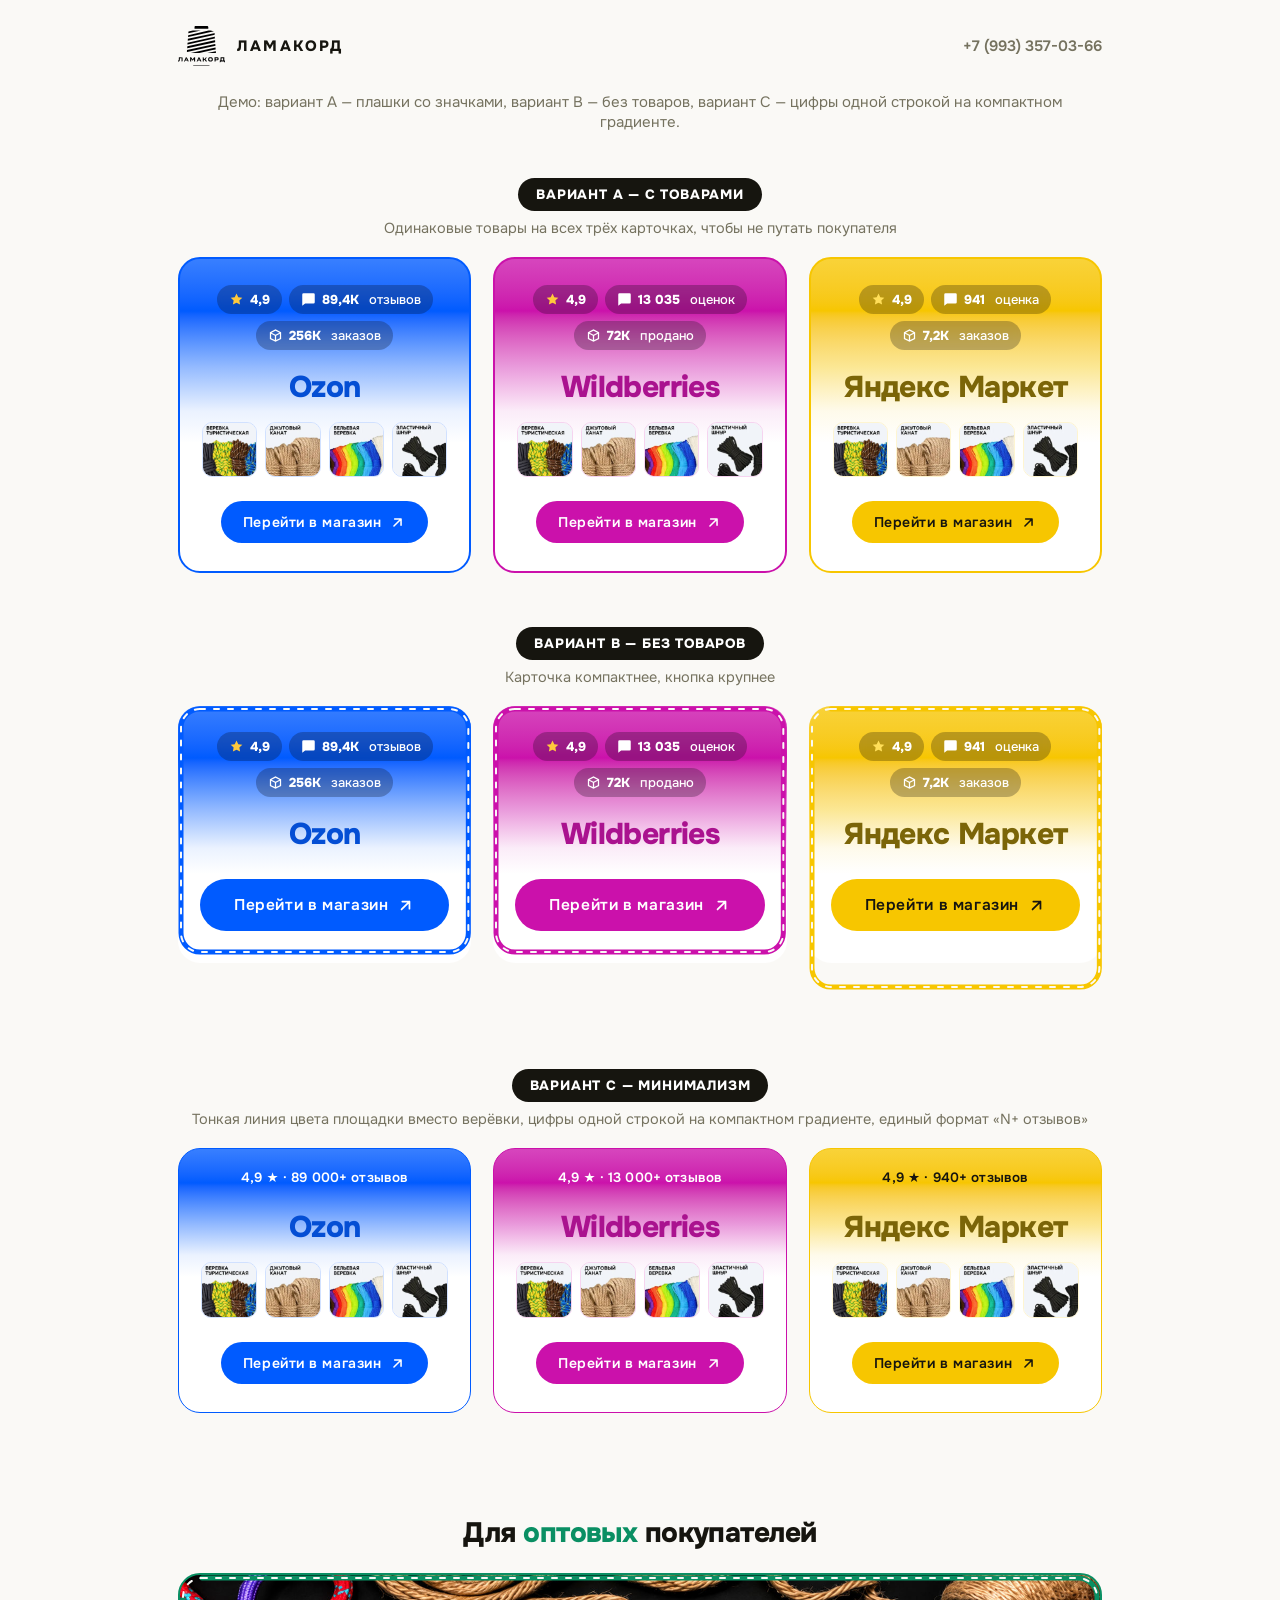
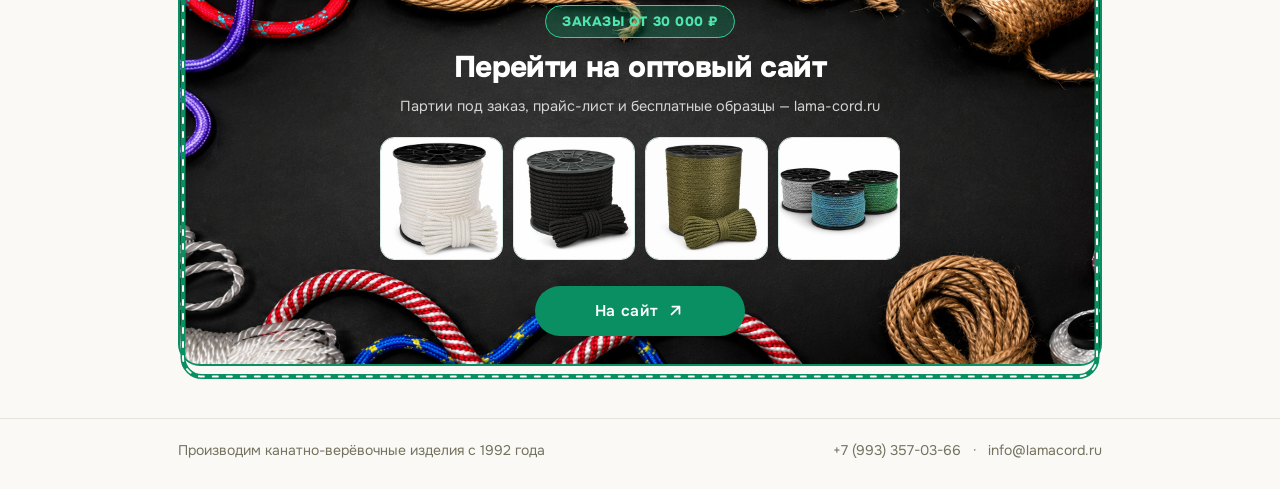
==== variants.html @ f03e1bf7 "Хаб витрин Ламакорд: маркетплейсы + оптовый сайт Co-Authored-By: Claude Fable 5 <noreply@anthropic.c" ====
<!DOCTYPE html>
<html lang="ru">
<head>
  <meta charset="UTF-8">
  <meta name="viewport" content="width=device-width, initial-scale=1.0">
  <title>Ламакорд — варианты: градиент от рамки + плашки со значками</title>
  <link rel="preconnect" href="https://fonts.googleapis.com">
  <link rel="preconnect" href="https://fonts.gstatic.com" crossorigin>
  <link href="https://fonts.googleapis.com/css2?family=Onest:wght@400;500;600;800&display=swap" rel="stylesheet">
  <link rel="stylesheet" href="css/styles.css">
  <style>
    /* ====== демо: градиент от верхней рамки, плашки со значками ====== */
    [data-load] { animation-delay: 0s !important; }

    .demo-note {
      max-width: var(--maxw);
      margin: 26px auto 0;
      padding: 0 var(--pad);
      text-align: center;
      color: var(--muted);
      font-size: 15px;
    }

    .variant { padding: 46px 0 8px; }
    .variant__label {
      display: inline-flex;
      padding: 8px 18px;
      border-radius: 999px;
      background: var(--ink);
      color: #fff;
      font-size: 13.5px;
      font-weight: 800;
      letter-spacing: .06em;
      text-transform: uppercase;
      margin-bottom: 8px;
    }
    .variant__desc {
      color: var(--muted);
      font-size: 14.5px;
      margin-bottom: 20px;
    }

    /* ---------- карточка с градиентом от рамки (общее) ---------- */
    .vg .card {
      padding-top: 26px;
      background: linear-gradient(180deg,
        color-mix(in srgb, var(--c) 78%, #fff) 0px,
        var(--c) 52px,
        color-mix(in srgb, var(--c) 42%, #fff) 108px,
        color-mix(in srgb, var(--c) 8%, #fff) 152px,
        #fff 184px);
    }

    .card__stats {
      display: flex;
      flex-wrap: wrap;
      justify-content: center;
      gap: 7px;
      width: 100%;
      order: -1;              /* статы над названием */
      margin-bottom: 10px;
    }
    .chip {
      display: inline-flex;
      align-items: center;
      gap: 6px;
      padding: 6px 12px;
      border-radius: 999px;
      background: rgba(10, 10, 14, .26);
      color: #fff;
      font-size: 13px;
      font-weight: 500;
      white-space: nowrap;
      backdrop-filter: blur(3px);
    }
    .chip b { font-weight: 800; }
    .chip .i { width: 15px; height: 15px; flex: none; fill: currentColor; }
    .chip .i--star { fill: #ffc93c; }
    .card[data-store="ym"] .chip .i--star { fill: #ffde59; }

    /* плитки категорий с витрины — 4 шт., мельче, чтобы не растягивать карточку */
    .vA .card__shelf { gap: 8px; margin-top: 8px; }
    .vA .card__shelf img { border-radius: 10px; }

    /* рамка как в C, но толще — 2.5px; верёвка отключена */
    .vA .card { border: 2.5px solid var(--c); }
    .vA .card__rope { display: none; }

    /* ---------- Вариант C: цифры одной строкой, компактный градиент ---------- */
    /* минимализм: тонкая линия цвета площадки вместо анимированной верёвки */
    .vC .card {
      border: 1.5px solid var(--c);
      padding-top: 20px;
      background: linear-gradient(180deg,
        color-mix(in srgb, var(--c) 78%, #fff) 0px,
        var(--c) 34px,
        color-mix(in srgb, var(--c) 42%, #fff) 76px,
        color-mix(in srgb, var(--c) 8%, #fff) 106px,
        #fff 128px);
    }
    .card__statline {
      order: -1;              /* строка над названием, на градиенте */
      width: 100%;
      margin-bottom: 14px;
      color: #fff;
      font-size: 13.5px;
      font-weight: 600;
      letter-spacing: .01em;
      white-space: nowrap;
    }
    .card[data-store="ym"] .card__statline { color: var(--ink); }
    .vC .card__shelf { gap: 8px; margin-top: 8px; }
    .vC .card__shelf img { border-radius: 10px; }

    /* ---------- Вариант B: без товаров — компактнее, крупная кнопка ---------- */
    .vB .card {
      padding-bottom: 32px;
      background: linear-gradient(180deg,
        color-mix(in srgb, var(--c) 78%, #fff) 0px,
        var(--c) 52px,
        color-mix(in srgb, var(--c) 42%, #fff) 104px,
        color-mix(in srgb, var(--c) 8%, #fff) 142px,
        #fff 168px);
    }
    .vB .card__btn {
      margin-top: 18px;
      padding: 16px 34px;
      font-size: 15.5px;
      white-space: nowrap;
    }
    .vB .card__btn svg { width: 19px; height: 19px; }
  </style>
</head>
<body>

  <header class="header">
    <a class="logo" href="/">
      <img class="logo__mark" src="assets/logo.svg" alt="Ламакорд">
      <span class="logo__word">ЛАМАКОРД</span>
    </a>
    <a class="header__phone" href="tel:+79933570366">+7 (993) 357-03-66</a>
  </header>

  <main class="main">

    <p class="demo-note">Демо: вариант A — плашки со значками, вариант B — без товаров, вариант C — цифры одной строкой на компактном градиенте.</p>

    <!-- ======================= ВАРИАНТ A ======================= -->
    <section class="sect variant vg vA">
      <span class="variant__label">Вариант A — с товарами</span>
      <p class="variant__desc">Одинаковые товары на всех трёх карточках, чтобы не путать покупателя</p>
      <div class="cards">

        <a class="card" data-store="ozon" href="https://www.ozon.ru/seller/1386824/" target="_blank" rel="noopener">
          <svg class="card__rope" aria-hidden="true"><rect class="card__rope-base" pathLength="100"/><rect class="card__rope-twist"/></svg>
          <span class="card__stats">
            <span class="chip"><svg class="i i--star" viewBox="0 0 24 24"><path d="M12 2.5l2.83 5.9 6.47.86-4.73 4.5 1.19 6.4L12 17.1l-5.76 3.06 1.19-6.4-4.73-4.5 6.47-.86z"/></svg><b>4,9</b></span>
            <span class="chip"><svg class="i" viewBox="0 0 24 24"><path d="M20 2H4a2 2 0 0 0-2 2v18l4.6-3.8H20a2 2 0 0 0 2-2V4a2 2 0 0 0-2-2z"/></svg><b>89,4К</b>&nbsp;отзывов</span>
            <span class="chip"><svg class="i" viewBox="0 0 24 24"><path d="M12 2 3 6.6v10.8L12 22l9-4.6V6.6L12 2zm0 2.3 6.3 3.2L12 10.7 5.7 7.5 12 4.3zM5 9.2l6 3v7.1l-6-3.1V9.2zm14 0v7l-6 3.1v-7.1l6-3z"/></svg><b>256К</b>&nbsp;заказов</span>
          </span>
          <span class="card__name">Ozon</span>
          <span class="card__shelf" aria-hidden="true">
            <img src="assets/cat1.jpg" alt=""><img src="assets/cat2.jpg" alt=""><img src="assets/cat3.jpg" alt=""><img src="assets/cat4.jpg" alt="">
          </span>
          <span class="card__btn">Перейти в магазин
            <svg viewBox="0 0 24 24" fill="none"><path d="M7 17 17 7m0 0H8m9 0v9" stroke="currentColor" stroke-width="2.2" stroke-linecap="round" stroke-linejoin="round"/></svg>
          </span>
        </a>

        <a class="card" data-store="wb" href="#" target="_blank" rel="noopener">
          <svg class="card__rope" aria-hidden="true"><rect class="card__rope-base" pathLength="100"/><rect class="card__rope-twist"/></svg>
          <span class="card__stats">
            <span class="chip"><svg class="i i--star" viewBox="0 0 24 24"><path d="M12 2.5l2.83 5.9 6.47.86-4.73 4.5 1.19 6.4L12 17.1l-5.76 3.06 1.19-6.4-4.73-4.5 6.47-.86z"/></svg><b>4,9</b></span>
            <span class="chip"><svg class="i" viewBox="0 0 24 24"><path d="M20 2H4a2 2 0 0 0-2 2v18l4.6-3.8H20a2 2 0 0 0 2-2V4a2 2 0 0 0-2-2z"/></svg><b>13 035</b>&nbsp;оценок</span>
            <span class="chip"><svg class="i" viewBox="0 0 24 24"><path d="M12 2 3 6.6v10.8L12 22l9-4.6V6.6L12 2zm0 2.3 6.3 3.2L12 10.7 5.7 7.5 12 4.3zM5 9.2l6 3v7.1l-6-3.1V9.2zm14 0v7l-6 3.1v-7.1l6-3z"/></svg><b>72К</b>&nbsp;продано</span>
          </span>
          <span class="card__name">Wildberries</span>
          <span class="card__shelf" aria-hidden="true">
            <img src="assets/cat1.jpg" alt=""><img src="assets/cat2.jpg" alt=""><img src="assets/cat3.jpg" alt=""><img src="assets/cat4.jpg" alt="">
          </span>
          <span class="card__btn">Перейти в магазин
            <svg viewBox="0 0 24 24" fill="none"><path d="M7 17 17 7m0 0H8m9 0v9" stroke="currentColor" stroke-width="2.2" stroke-linecap="round" stroke-linejoin="round"/></svg>
          </span>
        </a>

        <a class="card" data-store="ym" href="#" target="_blank" rel="noopener">
          <svg class="card__rope" aria-hidden="true"><rect class="card__rope-base" pathLength="100"/><rect class="card__rope-twist"/></svg>
          <span class="card__stats">
            <span class="chip"><svg class="i i--star" viewBox="0 0 24 24"><path d="M12 2.5l2.83 5.9 6.47.86-4.73 4.5 1.19 6.4L12 17.1l-5.76 3.06 1.19-6.4-4.73-4.5 6.47-.86z"/></svg><b>4,9</b></span>
            <span class="chip"><svg class="i" viewBox="0 0 24 24"><path d="M20 2H4a2 2 0 0 0-2 2v18l4.6-3.8H20a2 2 0 0 0 2-2V4a2 2 0 0 0-2-2z"/></svg><b>941</b>&nbsp;оценка</span>
            <span class="chip"><svg class="i" viewBox="0 0 24 24"><path d="M12 2 3 6.6v10.8L12 22l9-4.6V6.6L12 2zm0 2.3 6.3 3.2L12 10.7 5.7 7.5 12 4.3zM5 9.2l6 3v7.1l-6-3.1V9.2zm14 0v7l-6 3.1v-7.1l6-3z"/></svg><b>7,2К</b>&nbsp;заказов</span>
          </span>
          <span class="card__name">Яндекс Маркет</span>
          <span class="card__shelf" aria-hidden="true">
            <img src="assets/cat1.jpg" alt=""><img src="assets/cat2.jpg" alt=""><img src="assets/cat3.jpg" alt=""><img src="assets/cat4.jpg" alt="">
          </span>
          <span class="card__btn">Перейти в магазин
            <svg viewBox="0 0 24 24" fill="none"><path d="M7 17 17 7m0 0H8m9 0v9" stroke="currentColor" stroke-width="2.2" stroke-linecap="round" stroke-linejoin="round"/></svg>
          </span>
        </a>
      </div>
    </section>

    <!-- ======================= ВАРИАНТ B ======================= -->
    <section class="sect variant vg vB" style="padding-bottom: 60px;">
      <span class="variant__label">Вариант B — без товаров</span>
      <p class="variant__desc">Карточка компактнее, кнопка крупнее</p>
      <div class="cards">

        <a class="card" data-store="ozon" href="https://www.ozon.ru/seller/1386824/" target="_blank" rel="noopener">
          <svg class="card__rope" aria-hidden="true"><rect class="card__rope-base" pathLength="100"/><rect class="card__rope-twist"/></svg>
          <span class="card__stats">
            <span class="chip"><svg class="i i--star" viewBox="0 0 24 24"><path d="M12 2.5l2.83 5.9 6.47.86-4.73 4.5 1.19 6.4L12 17.1l-5.76 3.06 1.19-6.4-4.73-4.5 6.47-.86z"/></svg><b>4,9</b></span>
            <span class="chip"><svg class="i" viewBox="0 0 24 24"><path d="M20 2H4a2 2 0 0 0-2 2v18l4.6-3.8H20a2 2 0 0 0 2-2V4a2 2 0 0 0-2-2z"/></svg><b>89,4К</b>&nbsp;отзывов</span>
            <span class="chip"><svg class="i" viewBox="0 0 24 24"><path d="M12 2 3 6.6v10.8L12 22l9-4.6V6.6L12 2zm0 2.3 6.3 3.2L12 10.7 5.7 7.5 12 4.3zM5 9.2l6 3v7.1l-6-3.1V9.2zm14 0v7l-6 3.1v-7.1l6-3z"/></svg><b>256К</b>&nbsp;заказов</span>
          </span>
          <span class="card__name">Ozon</span>
          <span class="card__btn">Перейти в магазин
            <svg viewBox="0 0 24 24" fill="none"><path d="M7 17 17 7m0 0H8m9 0v9" stroke="currentColor" stroke-width="2.2" stroke-linecap="round" stroke-linejoin="round"/></svg>
          </span>
        </a>

        <a class="card" data-store="wb" href="#" target="_blank" rel="noopener">
          <svg class="card__rope" aria-hidden="true"><rect class="card__rope-base" pathLength="100"/><rect class="card__rope-twist"/></svg>
          <span class="card__stats">
            <span class="chip"><svg class="i i--star" viewBox="0 0 24 24"><path d="M12 2.5l2.83 5.9 6.47.86-4.73 4.5 1.19 6.4L12 17.1l-5.76 3.06 1.19-6.4-4.73-4.5 6.47-.86z"/></svg><b>4,9</b></span>
            <span class="chip"><svg class="i" viewBox="0 0 24 24"><path d="M20 2H4a2 2 0 0 0-2 2v18l4.6-3.8H20a2 2 0 0 0 2-2V4a2 2 0 0 0-2-2z"/></svg><b>13 035</b>&nbsp;оценок</span>
            <span class="chip"><svg class="i" viewBox="0 0 24 24"><path d="M12 2 3 6.6v10.8L12 22l9-4.6V6.6L12 2zm0 2.3 6.3 3.2L12 10.7 5.7 7.5 12 4.3zM5 9.2l6 3v7.1l-6-3.1V9.2zm14 0v7l-6 3.1v-7.1l6-3z"/></svg><b>72К</b>&nbsp;продано</span>
          </span>
          <span class="card__name">Wildberries</span>
          <span class="card__btn">Перейти в магазин
            <svg viewBox="0 0 24 24" fill="none"><path d="M7 17 17 7m0 0H8m9 0v9" stroke="currentColor" stroke-width="2.2" stroke-linecap="round" stroke-linejoin="round"/></svg>
          </span>
        </a>

        <a class="card" data-store="ym" href="#" target="_blank" rel="noopener">
          <svg class="card__rope" aria-hidden="true"><rect class="card__rope-base" pathLength="100"/><rect class="card__rope-twist"/></svg>
          <span class="card__stats">
            <span class="chip"><svg class="i i--star" viewBox="0 0 24 24"><path d="M12 2.5l2.83 5.9 6.47.86-4.73 4.5 1.19 6.4L12 17.1l-5.76 3.06 1.19-6.4-4.73-4.5 6.47-.86z"/></svg><b>4,9</b></span>
            <span class="chip"><svg class="i" viewBox="0 0 24 24"><path d="M20 2H4a2 2 0 0 0-2 2v18l4.6-3.8H20a2 2 0 0 0 2-2V4a2 2 0 0 0-2-2z"/></svg><b>941</b>&nbsp;оценка</span>
            <span class="chip"><svg class="i" viewBox="0 0 24 24"><path d="M12 2 3 6.6v10.8L12 22l9-4.6V6.6L12 2zm0 2.3 6.3 3.2L12 10.7 5.7 7.5 12 4.3zM5 9.2l6 3v7.1l-6-3.1V9.2zm14 0v7l-6 3.1v-7.1l6-3z"/></svg><b>7,2К</b>&nbsp;заказов</span>
          </span>
          <span class="card__name">Яндекс Маркет</span>
          <span class="card__btn">Перейти в магазин
            <svg viewBox="0 0 24 24" fill="none"><path d="M7 17 17 7m0 0H8m9 0v9" stroke="currentColor" stroke-width="2.2" stroke-linecap="round" stroke-linejoin="round"/></svg>
          </span>
        </a>
      </div>
    </section>

    <!-- ======================= ВАРИАНТ C: цифры одной строкой ======================= -->
    <section class="sect variant vg vC" style="padding-bottom: 70px;">
      <span class="variant__label">Вариант C — минимализм</span>
      <p class="variant__desc">Тонкая линия цвета площадки вместо верёвки, цифры одной строкой на компактном градиенте, единый формат «N+ отзывов»</p>
      <div class="cards">

        <a class="card" data-store="ozon" href="https://www.ozon.ru/seller/1386824/" target="_blank" rel="noopener">
          <span class="card__statline">4,9 ★ · 89 000+ отзывов</span>
          <span class="card__name">Ozon</span>
          <span class="card__shelf" aria-hidden="true">
            <img src="assets/cat1.jpg" alt=""><img src="assets/cat2.jpg" alt=""><img src="assets/cat3.jpg" alt=""><img src="assets/cat4.jpg" alt="">
          </span>
          <span class="card__btn">Перейти в магазин
            <svg viewBox="0 0 24 24" fill="none"><path d="M7 17 17 7m0 0H8m9 0v9" stroke="currentColor" stroke-width="2.2" stroke-linecap="round" stroke-linejoin="round"/></svg>
          </span>
        </a>

        <a class="card" data-store="wb" href="#" target="_blank" rel="noopener">
          <span class="card__statline">4,9 ★ · 13 000+ отзывов</span>
          <span class="card__name">Wildberries</span>
          <span class="card__shelf" aria-hidden="true">
            <img src="assets/cat1.jpg" alt=""><img src="assets/cat2.jpg" alt=""><img src="assets/cat3.jpg" alt=""><img src="assets/cat4.jpg" alt="">
          </span>
          <span class="card__btn">Перейти в магазин
            <svg viewBox="0 0 24 24" fill="none"><path d="M7 17 17 7m0 0H8m9 0v9" stroke="currentColor" stroke-width="2.2" stroke-linecap="round" stroke-linejoin="round"/></svg>
          </span>
        </a>

        <a class="card" data-store="ym" href="#" target="_blank" rel="noopener">
          <span class="card__statline">4,9 ★ · 940+ отзывов</span>
          <span class="card__name">Яндекс Маркет</span>
          <span class="card__shelf" aria-hidden="true">
            <img src="assets/cat1.jpg" alt=""><img src="assets/cat2.jpg" alt=""><img src="assets/cat3.jpg" alt=""><img src="assets/cat4.jpg" alt="">
          </span>
          <span class="card__btn">Перейти в магазин
            <svg viewBox="0 0 24 24" fill="none"><path d="M7 17 17 7m0 0H8m9 0v9" stroke="currentColor" stroke-width="2.2" stroke-linecap="round" stroke-linejoin="round"/></svg>
          </span>
        </a>
      </div>
    </section>

    <!-- ======================= ОПТ (как на главной) ======================= -->
    <section class="sect sect--opt">
      <h2 class="sect__title">Для <span class="sect__accent">оптовых</span> покупателей</h2>

      <a class="card card--opt" data-store="opt"
         href="https://lama-cord.ru" target="_blank" rel="noopener">
        <svg class="card__rope" aria-hidden="true">
          <rect class="card__rope-base" pathLength="100" />
          <rect class="card__rope-twist" />
        </svg>
        <span class="card__chip">Заказы от 30 000 ₽</span>
        <span class="card__name">Перейти на оптовый сайт</span>
        <span class="card__stat">Партии под заказ, прайс-лист и бесплатные образцы — lama-cord.ru</span>
        <span class="card__shelf card__shelf--wide" aria-hidden="true">
          <img src="assets/thumb4.jpg" alt=""><img src="assets/thumb6.jpg" alt=""><img src="assets/thumb2.jpg" alt=""><img src="assets/thumb7.jpg" alt="">
        </span>
        <span class="card__btn">На сайт
          <svg viewBox="0 0 24 24" fill="none"><path d="M7 17 17 7m0 0H8m9 0v9" stroke="currentColor" stroke-width="2.2" stroke-linecap="round" stroke-linejoin="round"/></svg>
        </span>
      </a>
    </section>

  </main>

  <footer class="footer">
    <div class="footer__row">
      <span class="footer__fact">Производим канатно-верёвочные изделия с 1992 года</span>
      <span class="footer__contacts">
        <a href="tel:+79933570366">+7 (993) 357-03-66</a>
        <span class="footer__sep">·</span>
        <a href="mailto:info@lamacord.ru">info@lamacord.ru</a>
      </span>
    </div>
  </footer>

</body>
</html>
---- css/styles.css ----
/* ЛАМАКОРД — хаб витрин. Onest, тёплый белый, хаки; карточки в цветах площадок,
   рамки — «кручёная верёвка» (SVG rect: цветной трос + штрих-перевив фоном). */

:root {
  --bg: #faf9f6;
  --ink: #16150f;
  --muted: #75725f;
  --line: #e6e3d8;
  --accent: #0a8f63;

  --ozon: #005bff;
  --wb: #cb11ab;
  --ym: #f7c600;
  --opt: #0a8f63;

  --maxw: 980px;
  --pad: 28px;
  --ease: cubic-bezier(.22, .61, .21, 1);
}

* { margin: 0; padding: 0; box-sizing: border-box; }

html { scroll-behavior: smooth; }

body {
  font-family: 'Onest', system-ui, sans-serif;
  background: var(--bg);
  color: var(--ink);
  -webkit-font-smoothing: antialiased;
  min-height: 100svh;
  display: flex;
  flex-direction: column;
}

a { color: inherit; text-decoration: none; }

::selection { background: rgba(10, 143, 99, .2); }

:focus-visible {
  outline: 2px solid var(--accent);
  outline-offset: 3px;
  border-radius: 4px;
}

/* ---------- появление при загрузке ---------- */

[data-load] {
  opacity: 0;
  transform: translateY(18px);
  animation: rise .7s var(--ease) forwards;
}
[data-load="1"]  { animation-delay: .05s; }
[data-load="2"]  { animation-delay: .14s; }
[data-load="3"]  { animation-delay: .24s; }
[data-load="5"]  { animation-delay: .38s; }
[data-load="6"]  { animation-delay: .48s; }
[data-load="7"]  { animation-delay: .58s; }
[data-load="8"]  { animation-delay: .68s; }
[data-load="9"]  { animation-delay: .82s; }
[data-load="10"] { animation-delay: .92s; }
[data-load="11"] { animation-delay: 1.05s; }

@keyframes rise {
  to { opacity: 1; transform: none; }
}

/* ---------- шапка ---------- */

.header {
  width: 100%;
  max-width: var(--maxw);
  margin: 0 auto;
  padding: 26px var(--pad) 0;
  display: flex;
  align-items: center;
  justify-content: space-between;
}

.logo { display: flex; align-items: center; gap: 12px; }
.logo__mark { height: 40px; width: auto; display: block; }
.logo__word { font-weight: 800; letter-spacing: .14em; font-size: 15px; }

.header__phone {
  font-size: 15px;
  font-weight: 600;
  color: var(--muted);
  transition: color .25s;
}
.header__phone:hover { color: var(--ink); }

/* ---------- герой ---------- */

.main {
  width: 100%;
  max-width: var(--maxw);
  margin: 0 auto;
  padding: 0 var(--pad);
  flex: 1;
}

.hero {
  padding: 40px 0 0;
  text-align: center;
}

.hero__title {
  font-size: clamp(36px, 6vw, 58px);
  font-weight: 800;
  letter-spacing: -.035em;
  line-height: 1.06;
}
.hero__line { display: block; }
.hero__line--accent { color: var(--accent); }

/* ---------- секции ---------- */

.sect { padding: 34px 0 0; text-align: center; }
.sect--opt { padding-top: 32px; padding-bottom: 44px; }

.sect__title {
  font-size: clamp(22px, 3vw, 28px);
  font-weight: 800;
  letter-spacing: -.02em;
  margin-bottom: 22px;
}
.sect__accent { color: var(--accent); }

/* ---------- карточки витрин ---------- */

.cards {
  display: grid;
  grid-template-columns: repeat(3, minmax(0, 1fr));
  gap: 22px;
}

.card {
  --c: var(--accent);
  min-width: 0;
  position: relative;
  display: flex;
  flex-direction: column;
  align-items: center;
  gap: 8px;
  padding: 34px 22px 28px;
  border-radius: 22px;
  background: color-mix(in srgb, var(--c) 3%, #fff);
  transition: transform .35s var(--ease), box-shadow .35s var(--ease);
}
.card[data-store="ozon"] { --c: var(--ozon); }
.card[data-store="wb"]   { --c: var(--wb); }
.card[data-store="ym"]   { --c: var(--ym); }
.card[data-store="opt"]  { --c: var(--opt); }

.card:hover {
  transform: translateY(-5px);
  box-shadow: 0 18px 40px -18px color-mix(in srgb, var(--c) 45%, transparent);
}

/* рамка-верёвка: цветной трос + штрих-перевив цветом фона поверх */
.card__rope {
  position: absolute;
  inset: 0;
  width: 100%;
  height: 100%;
  overflow: visible;
  pointer-events: none;
}
.card__rope rect {
  x: 3px;
  y: 3px;
  width: calc(100% - 6px);
  height: calc(100% - 6px);
  rx: 19px;
  fill: none;
  stroke-linecap: round;
}
.card__rope-base { stroke: var(--c); stroke-width: 5; }
.card__rope-twist {
  stroke: var(--bg);
  stroke-width: 2;
  stroke-dasharray: 5 9;
}

/* появление рамки: трос «обвивает» карточку по периметру
   (перевив фонового цвета невидим, пока под ним нет троса — отдельно не прячем) */
.card__rope-base {
  stroke-dasharray: 100;
  stroke-dashoffset: 100;
  animation: wrap 1.3s var(--ease) forwards;
}
.card[data-load="6"] .card__rope-base,
.card[data-load="7"] .card__rope-base,
.card[data-load="8"] .card__rope-base { animation-delay: .9s; }
.card[data-load="10"] .card__rope-base { animation-delay: 1.35s; }
@keyframes wrap { to { stroke-dashoffset: 0; } }

/* при наведении верёвка «крутится» вдоль рамки */
.card:hover .card__rope-twist,
.card:focus-visible .card__rope-twist {
  animation: ropespin .9s linear infinite;
}
@keyframes ropespin { to { stroke-dashoffset: -28; } }

.card__name {
  font-size: clamp(24px, 2.6vw, 30px);
  font-weight: 800;
  letter-spacing: -.02em;
  color: color-mix(in srgb, var(--c) 82%, var(--ink));
}
.card[data-store="ym"] .card__name { color: color-mix(in srgb, var(--ym) 45%, var(--ink)); }

.card__stat {
  font-size: 14.5px;
  line-height: 1.45;
  color: var(--muted);
}

/* карточки маркетплейсов («вариант C», выбран заказчиком 17.07):
   тонкая рамка 2px цвета площадки, компактный градиент сверху,
   реальные цифры одной строкой на градиенте */
.sect--shops .card {
  border: 2px solid var(--c);
  padding-top: 20px;
  background: linear-gradient(180deg,
    color-mix(in srgb, var(--c) 78%, #fff) 0px,
    var(--c) 34px,
    color-mix(in srgb, var(--c) 42%, #fff) 76px,
    color-mix(in srgb, var(--c) 8%, #fff) 106px,
    #fff 128px);
}
.card__statline {
  order: -1;              /* строка над названием, на градиенте */
  width: 100%;
  display: flex;
  justify-content: center;
  gap: 22px;              /* оценка и отзывы разведены, чтобы не сливались */
  margin-bottom: 14px;
  color: #fff;
  font-size: 13.5px;
  font-weight: 600;
  letter-spacing: .01em;
  white-space: nowrap;
}
.card[data-store="ym"] .card__statline { color: var(--ink); }
.sect--shops .card__shelf { gap: 8px; margin-top: 8px; }
.sect--shops .card__shelf img { border-radius: 10px; }

/* полка с реальными товарами — как витрина внутри магазина */
.card__shelf {
  display: flex;
  gap: 10px;
  width: 100%;
  margin: 10px 0 2px;
}
.card__shelf img {
  flex: 1 1 0;
  min-width: 0;
  aspect-ratio: 1 / 1;
  object-fit: cover;
  border-radius: 14px;
  border: 1px solid color-mix(in srgb, var(--c) 18%, #fff);
  background: #fff;
  transition: transform .3s var(--ease);
}
.card:hover .card__shelf img { transform: translateY(-3px); }
.card:hover .card__shelf img:nth-child(2) { transition-delay: .05s; }
.card:hover .card__shelf img:nth-child(3) { transition-delay: .1s; }
.card:hover .card__shelf img:nth-child(4) { transition-delay: .15s; }

.card__shelf--wide {
  max-width: 520px;
  margin-left: auto;
  margin-right: auto;
}

.card__btn {
  display: inline-flex;
  align-items: center;
  gap: 8px;
  margin-top: 14px;
  padding: 12px 22px;
  border-radius: 999px;
  background: var(--c);
  color: #fff;
  font-size: 14px;
  font-weight: 600;
  letter-spacing: .04em;
  transition: transform .3s var(--ease), filter .3s;
}
.card[data-store="ym"] .card__btn { color: var(--ink); }
.card__btn svg { width: 17px; height: 17px; transition: transform .3s var(--ease); }

.card:hover .card__btn { transform: scale(1.05); filter: brightness(1.06); }
.card:hover .card__btn svg { transform: translate(2px, -2px); }

/* оптовая ячейка — широкая, тёмное фото верёвок фоном (сдвиг вниз: нижний край
   картинки виден больше верхнего), тонкая рамка как у витрин */
.card--opt {
  border: 2px solid var(--accent);
  padding: 30px 28px 28px;
  gap: 10px;
  background: url(../assets/opt-bg2.jpg) center 72% / cover no-repeat #151517;
}
.card--opt .card__stat { max-width: 56ch; color: rgba(255, 255, 255, .8); }
.card--opt .card__name { color: #fff; }
.card--opt .card__chip {
  background: rgba(10, 143, 99, .3);
  border-color: #2fd393;
  color: #4ee6ae;
}
/* кнопка крупнее, чем у витрин */
.card--opt .card__btn { margin-top: 14px; padding: 15px 60px; font-size: 15.5px; }
.card--opt .card__btn svg { width: 19px; height: 19px; }

/* порог оптового заказа — отсекаем розничные обращения */
.card__chip {
  display: inline-flex;
  padding: 7px 16px;
  border-radius: 999px;
  background: color-mix(in srgb, var(--accent) 10%, #fff);
  border: 1.5px solid var(--accent);
  color: var(--accent);
  font-size: 13.5px;
  font-weight: 800;
  letter-spacing: .04em;
  text-transform: uppercase;
}

/* ---------- подвал ---------- */

.footer {
  border-top: 1px solid var(--line);
  margin-top: 8px;
}

.footer__row {
  max-width: var(--maxw);
  margin: 0 auto;
  padding: 22px var(--pad) 30px;
  display: flex;
  align-items: baseline;
  justify-content: space-between;
  gap: 14px;
  flex-wrap: wrap;
  font-size: 14px;
  color: var(--muted);
}

.footer__contacts a { transition: color .25s; }
.footer__contacts a:hover { color: var(--ink); }
.footer__sep { margin: 0 8px; }

/* ---------- мобильная ---------- */

@media (max-width: 760px) {
  .cards { grid-template-columns: 1fr; gap: 16px; }
  .card { padding: 28px 20px 24px; }
}

@media (max-width: 640px) {
  :root { --pad: 20px; }

  .header { padding-top: 20px; }
  .header__phone { display: none; }
  .logo__mark { height: 34px; }

  .hero { padding-top: 40px; }
  .sect { padding-top: 36px; }

  .footer__row { flex-direction: column; gap: 8px; }
}

/* ---------- доступность: без движения ---------- */

@media (prefers-reduced-motion: reduce) {
  [data-load] { animation: none; opacity: 1; transform: none; }
  .card__rope-base,
  .card__rope-twist { animation: none; stroke-dashoffset: 0; opacity: 1; }
  .card:hover .card__rope-twist { animation: none; }
  .card:hover { transform: none; }
  html { scroll-behavior: auto; }
}
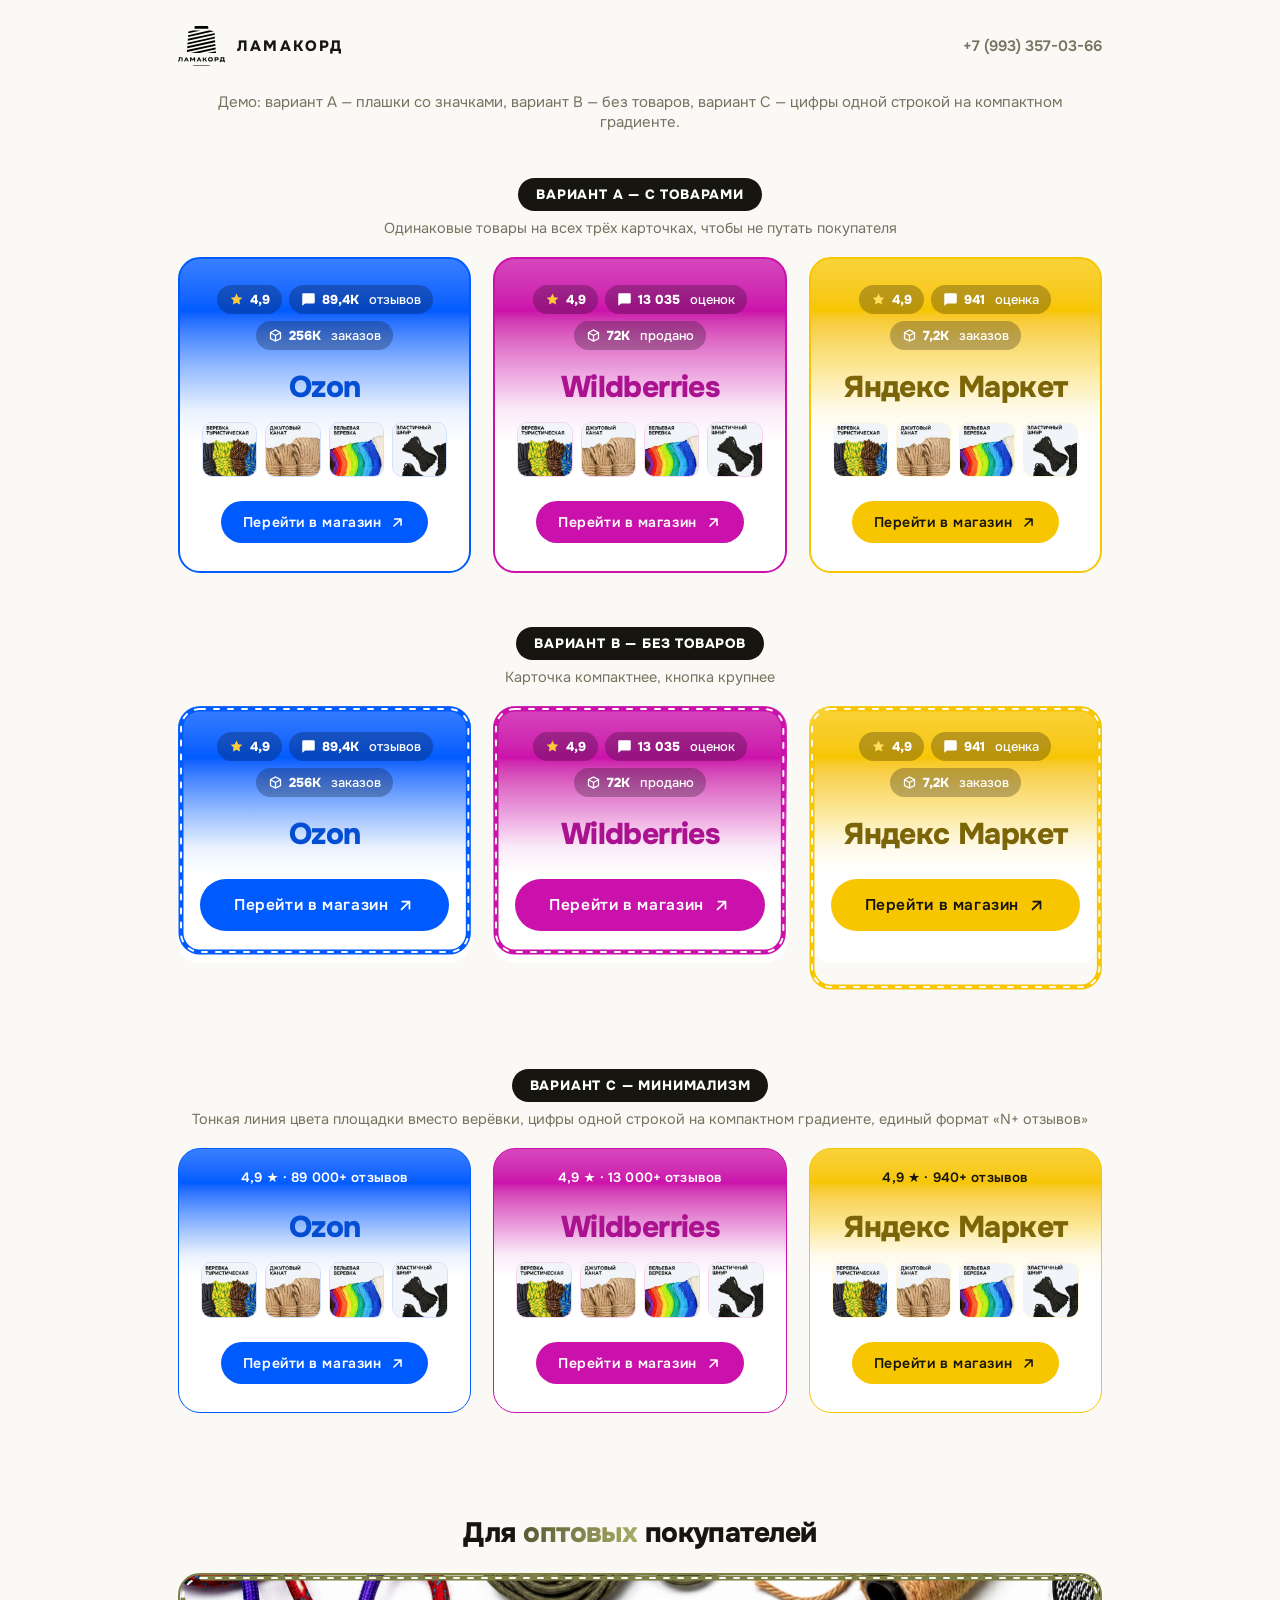
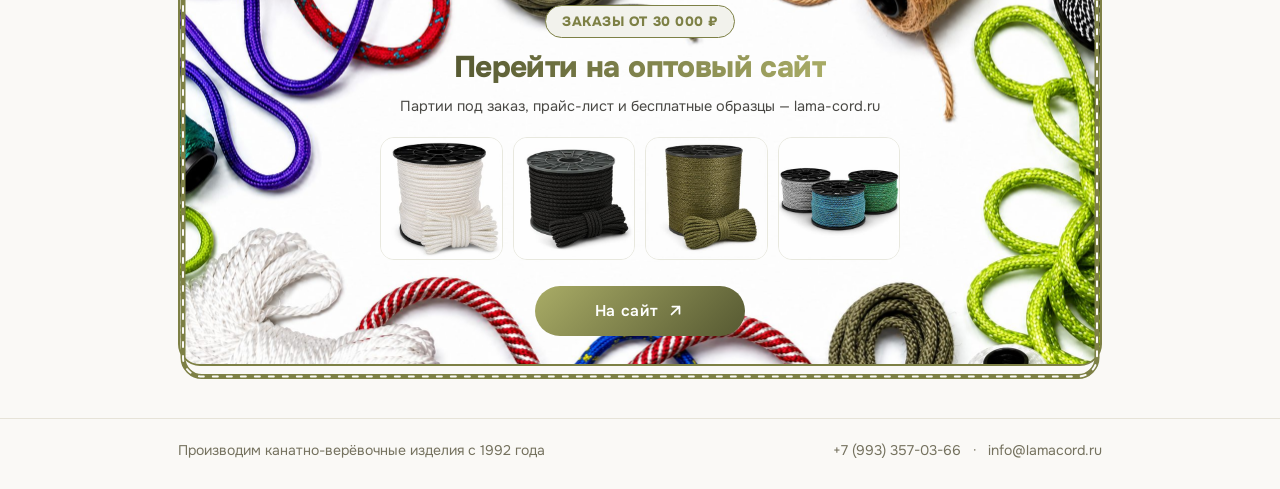
==== commit c9391634: "Домен ламакорд.рф + SEO: мета/OG/JSON-LD, фавиконки, robots, sitemap, SEO-блок - CNAME xn--80aamxchq" ====
--- a/variants.html
+++ b/variants.html
@@ -4,6 +4,7 @@
   <meta charset="UTF-8">
   <meta name="viewport" content="width=device-width, initial-scale=1.0">
   <title>Ламакорд — варианты: градиент от рамки + плашки со значками</title>
+  <meta name="robots" content="noindex, nofollow">
   <link rel="preconnect" href="https://fonts.googleapis.com">
   <link rel="preconnect" href="https://fonts.gstatic.com" crossorigin>
   <link href="https://fonts.googleapis.com/css2?family=Onest:wght@400;500;600;800&display=swap" rel="stylesheet">
--- a/css/styles.css
+++ b/css/styles.css
@@ -6,12 +6,17 @@
   --ink: #16150f;
   --muted: #75725f;
   --line: #e6e3d8;
-  --accent: #0a8f63;
+  /* градиентный хаки (пробуем 22.07; до этого град. лайм #64b210→#c9e832,
+     синий #1a56db, серый #6e6b5c, лайм #a3c614, изумруд #0a8f63).
+     --accent — средний тон для рамок/чипа, градиент тёмный→светлый из --lime-a/--lime-b */
+  --accent: #7d8045;
+  --lime-a: #565932;
+  --lime-b: #a9ac66;
 
   --ozon: #005bff;
   --wb: #cb11ab;
   --ym: #f7c600;
-  --opt: #0a8f63;
+  --opt: #7d8045;
 
   --maxw: 980px;
   --pad: 28px;
@@ -110,7 +115,12 @@
   line-height: 1.06;
 }
 .hero__line { display: block; }
-.hero__line--accent { color: var(--accent); }
+.hero__line--accent {
+  background: linear-gradient(95deg, var(--lime-a) 15%, var(--lime-b) 85%);
+  -webkit-background-clip: text;
+  background-clip: text;
+  color: transparent;
+}
 
 /* ---------- секции ---------- */
 
@@ -123,7 +133,12 @@
   letter-spacing: -.02em;
   margin-bottom: 22px;
 }
-.sect__accent { color: var(--accent); }
+.sect__accent {
+  background: linear-gradient(95deg, var(--lime-a), var(--lime-b));
+  -webkit-background-clip: text;
+  background-clip: text;
+  color: transparent;
+}
 
 /* ---------- карточки витрин ---------- */
 
@@ -222,11 +237,11 @@
   border: 2px solid var(--c);
   padding-top: 20px;
   background: linear-gradient(180deg,
-    color-mix(in srgb, var(--c) 78%, #fff) 0px,
-    var(--c) 34px,
-    color-mix(in srgb, var(--c) 42%, #fff) 76px,
-    color-mix(in srgb, var(--c) 8%, #fff) 106px,
-    #fff 128px);
+    color-mix(in srgb, var(--c) 70%, #fff) 0px,
+    color-mix(in srgb, var(--c) 88%, #fff) 30px,
+    color-mix(in srgb, var(--c) 28%, #fff) 58px,
+    color-mix(in srgb, var(--c) 6%, #fff) 80px,
+    #fff 98px);
 }
 .card__statline {
   order: -1;              /* строка над названием, на градиенте */
@@ -287,30 +302,67 @@
   letter-spacing: .04em;
   transition: transform .3s var(--ease), filter .3s;
 }
-.card[data-store="ym"] .card__btn { color: var(--ink); }
+.card[data-store="ym"] .card__btn { color: var(--ink); } /* на жёлтом белый не читается */
 .card__btn svg { width: 17px; height: 17px; transition: transform .3s var(--ease); }
 
 .card:hover .card__btn { transform: scale(1.05); filter: brightness(1.06); }
 .card:hover .card__btn svg { transform: translate(2px, -2px); }
 
-/* оптовая ячейка — широкая, тёмное фото верёвок фоном (сдвиг вниз: нижний край
+/* оптовая ячейка — широкая, белое фото верёвок фоном (сдвиг вниз: нижний край
    картинки виден больше верхнего), тонкая рамка как у витрин */
 .card--opt {
   border: 2px solid var(--accent);
   padding: 30px 28px 28px;
   gap: 10px;
-  background: url(../assets/opt-bg2.jpg) center 72% / cover no-repeat #151517;
-}
-.card--opt .card__stat { max-width: 56ch; color: rgba(255, 255, 255, .8); }
-.card--opt .card__name { color: #fff; }
-.card--opt .card__chip {
-  background: rgba(10, 143, 99, .3);
-  border-color: #2fd393;
-  color: #4ee6ae;
+  background: url(../assets/opt-bg-white3.jpg) center 30% / cover no-repeat #fff;
+}
+.card--opt .card__stat { max-width: 56ch; color: rgba(22, 21, 15, .78); }
+.card--opt .card__name {
+  background: linear-gradient(95deg, var(--lime-a), var(--lime-b));
+  -webkit-background-clip: text;
+  background-clip: text;
+  color: transparent;
+}
+/* кнопка — градиентный хаки, текст белый (хаки достаточно тёмный) */
+.card--opt .card__btn {
+  background: linear-gradient(135deg, var(--lime-b), var(--lime-a));
+  color: #fff;
 }
 /* кнопка крупнее, чем у витрин */
 .card--opt .card__btn { margin-top: 14px; padding: 15px 60px; font-size: 15.5px; }
 .card--opt .card__btn svg { width: 19px; height: 19px; }
+
+/* SEO-блок: тихий текстовый раздел перед футером, не спорит с карточками */
+.sect--seo {
+  max-width: 720px;
+  margin: 0 auto;
+  padding-top: 56px;
+  padding-bottom: 8px;
+  text-align: left;
+}
+.seo__title {
+  font-size: 20px;
+  font-weight: 800;
+  letter-spacing: -.01em;
+  margin-bottom: 14px;
+}
+.seo__sub {
+  font-size: 15.5px;
+  font-weight: 700;
+  margin: 18px 0 8px;
+}
+.seo__text {
+  font-size: 14.5px;
+  line-height: 1.65;
+  color: var(--muted);
+}
+.seo__text p { margin-bottom: 10px; }
+.seo__text a { color: var(--accent); }
+.seo__list {
+  margin: 0 0 10px;
+  padding-left: 20px;
+}
+.seo__list li { margin-bottom: 4px; }
 
 /* порог оптового заказа — отсекаем розничные обращения */
 .card__chip {
